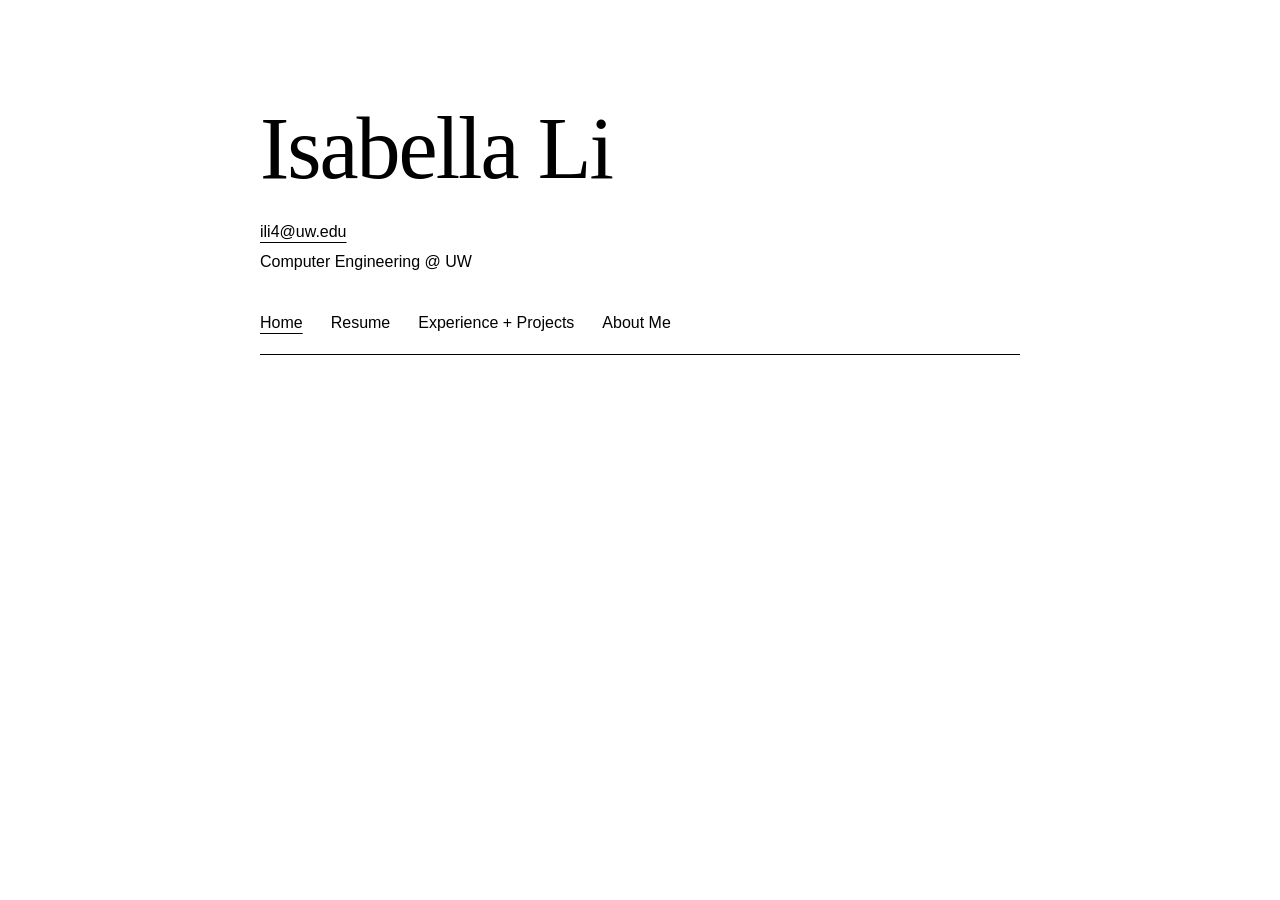
==== index.html @ ba659d3a "Publish Isabella Li personal website" ====
<!doctype html>
<html lang="en"><head><meta charset="utf-8"><meta name="viewport" content="width=device-width, initial-scale=1"><title>Isabella Li</title><meta name="description" content="Isabella Li, Computer Engineering at the University of Washington. Experience, projects, resume, and a little about me."><link rel="stylesheet" href="styles.css"><link rel="icon" href="data:image/svg+xml,%3Csvg xmlns='http://www.w3.org/2000/svg' viewBox='0 0 32 32'%3E%3Crect width='32' height='32' fill='white'/%3E%3Ctext x='5' y='25' font-family='Times New Roman' font-size='25'%3EIL%3C/text%3E%3C/svg%3E"></head>
<body><a class="skip" href="#main">Skip to content</a><div class="wrap"><header><h1><a href="index.html">Isabella Li</a></h1><p><a href="mailto:ili4@uw.edu">ili4@uw.edu</a></p><p>Computer Engineering @ UW</p></header><nav aria-label="Main navigation"><a href="index.html" aria-current="page">Home</a><a href="resume.html">Resume</a><a href="experience.html">Experience + Projects</a><a href="about.html">About Me</a></nav><main id="main"></main></div></body></html>
---- styles.css ----
* { box-sizing: border-box; }
html { color-scheme: light; }
body { margin: 0; background: #fff; color: #000; font: 16px/1.65 Arial, sans-serif; }
.wrap { width: min(760px, calc(100% - 48px)); margin: 100px auto 72px; }
h1,h2,h3 { font-family: "Times New Roman", Times, serif; font-weight: 400; line-height: 1.12; }
h1 { font-size: clamp(3.5rem, 10vw, 5.5rem); margin: 0 0 20px; letter-spacing: -2px; }
h1 a { text-decoration: none; }
h2 { font-size: 2.25rem; margin: 0 0 28px; }
h3 { font-size: 1.5rem; margin: 0 0 8px; }
a { color: inherit; text-underline-offset: 5px; }
a:hover { text-decoration-thickness: 2px; }
a:focus-visible { outline: 2px solid #000; outline-offset: 6px; }
header p { margin: 4px 0; }
nav { display: flex; flex-wrap: wrap; gap: 12px 28px; margin: 35px 0 52px; padding-bottom: 17px; border-bottom: 1px solid #000; }
nav a { text-decoration: none; }
nav a[aria-current="page"] { text-decoration: underline; }
main p { max-width: 670px; margin: 0 0 20px; }
article { margin: 0 0 32px; }
.meta { font-size: 14px; margin: 0 0 10px; }
.group { margin-top: 46px; }
ul { padding-left: 21px; }
.skip { position: absolute; left: -9999px; }
.skip:focus { left: 24px; top: 20px; }
@media (max-width: 520px) { .wrap { margin-top: 54px; } nav { gap: 12px 20px; margin-bottom: 36px; } h1 { letter-spacing: -1px; } }
@media print { .wrap { width: 100%; margin: 0; } nav,.skip,.download { display: none; } }
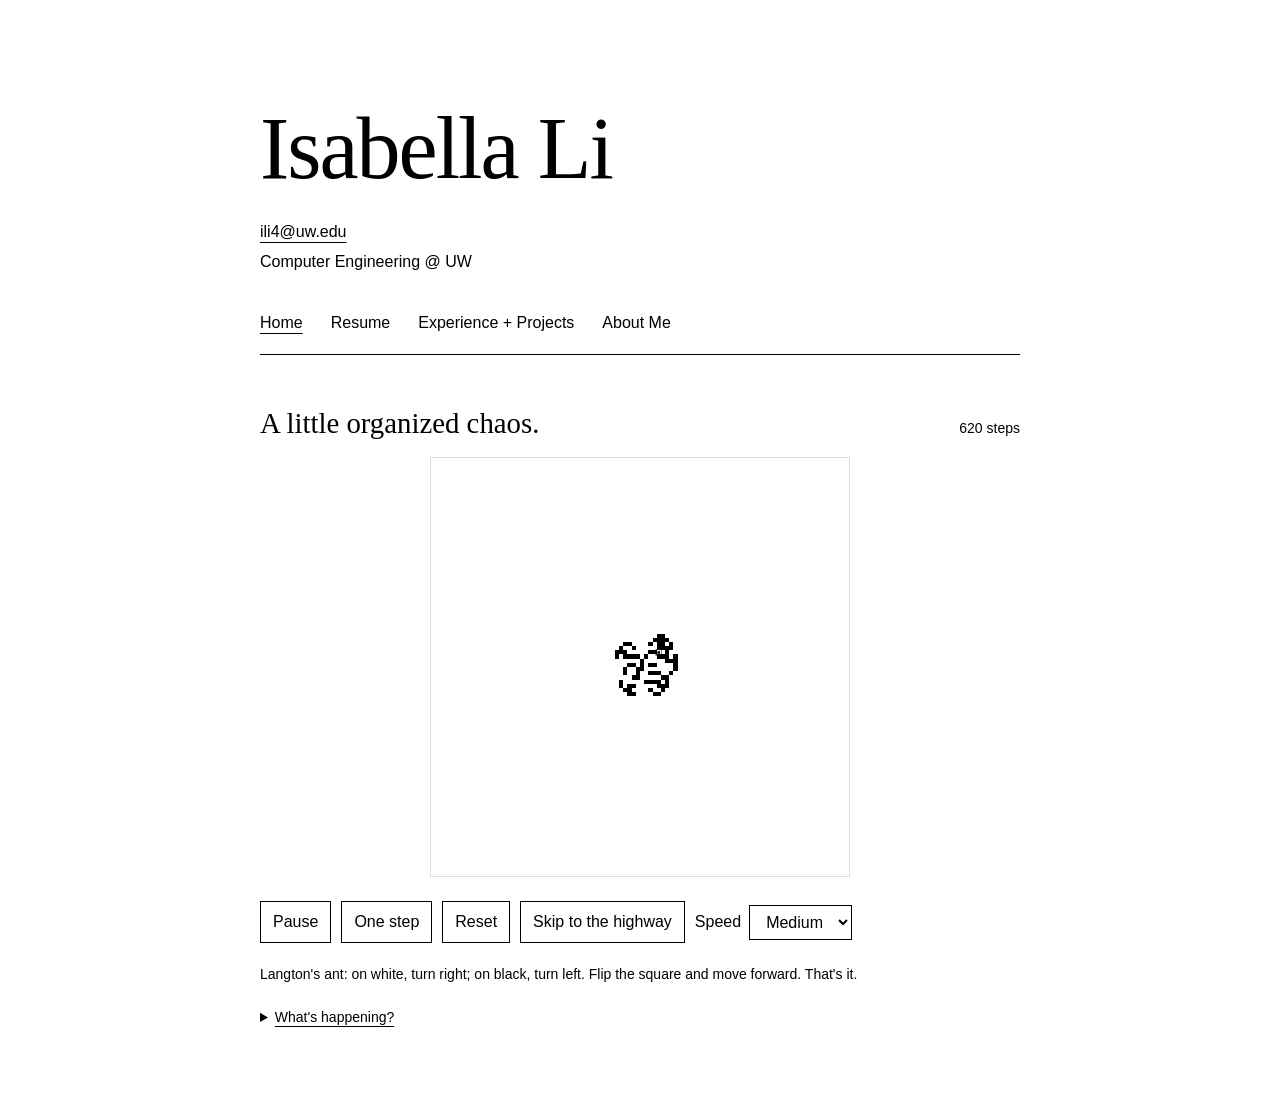
==== commit ab9d022d: "Add interactive Langton's ant to homepage" ====
--- a/index.html
+++ b/index.html
@@ -1,3 +1,3 @@
 <!doctype html>
 <html lang="en"><head><meta charset="utf-8"><meta name="viewport" content="width=device-width, initial-scale=1"><title>Isabella Li</title><meta name="description" content="Isabella Li, Computer Engineering at the University of Washington. Experience, projects, resume, and a little about me."><link rel="stylesheet" href="styles.css"><link rel="icon" href="data:image/svg+xml,%3Csvg xmlns='http://www.w3.org/2000/svg' viewBox='0 0 32 32'%3E%3Crect width='32' height='32' fill='white'/%3E%3Ctext x='5' y='25' font-family='Times New Roman' font-size='25'%3EIL%3C/text%3E%3C/svg%3E"></head>
-<body><a class="skip" href="#main">Skip to content</a><div class="wrap"><header><h1><a href="index.html">Isabella Li</a></h1><p><a href="mailto:ili4@uw.edu">ili4@uw.edu</a></p><p>Computer Engineering @ UW</p></header><nav aria-label="Main navigation"><a href="index.html" aria-current="page">Home</a><a href="resume.html">Resume</a><a href="experience.html">Experience + Projects</a><a href="about.html">About Me</a></nav><main id="main"></main></div></body></html>+<body><a class="skip" href="#main">Skip to content</a><div class="wrap"><header><h1><a href="index.html">Isabella Li</a></h1><p><a href="mailto:ili4@uw.edu">ili4@uw.edu</a></p><p>Computer Engineering @ UW</p></header><nav aria-label="Main navigation"><a href="index.html" aria-current="page">Home</a><a href="resume.html">Resume</a><a href="experience.html">Experience + Projects</a><a href="about.html">About Me</a></nav><main id="main"><section class="ant-section" aria-labelledby="ant-title"><div class="section-heading"><h2 id="ant-title">A little organized chaos.</h2><span id="ant-count">0 steps</span></div><canvas id="ant" width="600" height="600" role="img" aria-label="Animated Langton's ant: a black-and-white pattern created by a tiny ant moving across a grid."></canvas><div class="controls"><button id="ant-toggle">Play</button><button id="ant-step">One step</button><button id="ant-reset">Reset</button><button id="ant-highway">Skip to the highway</button><label>Speed <select id="ant-speed"><option value="1">Slow</option><option value="20" selected>Medium</option><option value="100">Fast</option></select></label></div><p class="ant-note">Langton's ant: on white, turn right; on black, turn left. Flip the square and move forward. That's it.</p><details><summary>What's happening?</summary><p>Two rules turn a blank grid into a tangled trail, then a repeating “highway” after about 10,000 steps. Here, the ant wraps around when it reaches an edge.</p></details><noscript><p>Turn on JavaScript to run the ant.</p></noscript></section></main></div><script src="ant.js"></script></body></html>
--- a/styles.css
+++ b/styles.css
@@ -19,6 +19,18 @@
 .meta { font-size: 14px; margin: 0 0 10px; }
 .group { margin-top: 46px; }
 ul { padding-left: 21px; }
+button, select { font: inherit; color: #000; background: #fff; border: 1px solid #000; border-radius: 0; padding: 7px 12px; }
+button { cursor: pointer; }
+button:hover { color: #fff; background: #000; }
+button:focus-visible,select:focus-visible,summary:focus-visible { outline: 2px solid #000; outline-offset: 4px; }
+.section-heading { display:flex; flex-wrap:wrap; justify-content:space-between; align-items:baseline; gap:12px; }
+.section-heading h2 { font-size:1.8rem; margin-bottom:18px; }
+#ant-count { font-size:14px; font-variant-numeric:tabular-nums; }
+#ant { display:block; width:min(100%,420px); height:auto; margin:0 auto 24px; border:1px solid #ddd; image-rendering:pixelated; }
+.controls { display:flex; flex-wrap:wrap; gap:10px; align-items:center; margin-bottom:20px; }
+.controls label { display:flex; gap:8px; align-items:center; }
+.ant-note,details { font-size:14px; }
+summary { cursor:pointer; text-decoration:underline; text-underline-offset:4px; margin-bottom:12px; }
 .skip { position: absolute; left: -9999px; }
 .skip:focus { left: 24px; top: 20px; }
 @media (max-width: 520px) { .wrap { margin-top: 54px; } nav { gap: 12px 20px; margin-bottom: 36px; } h1 { letter-spacing: -1px; } }
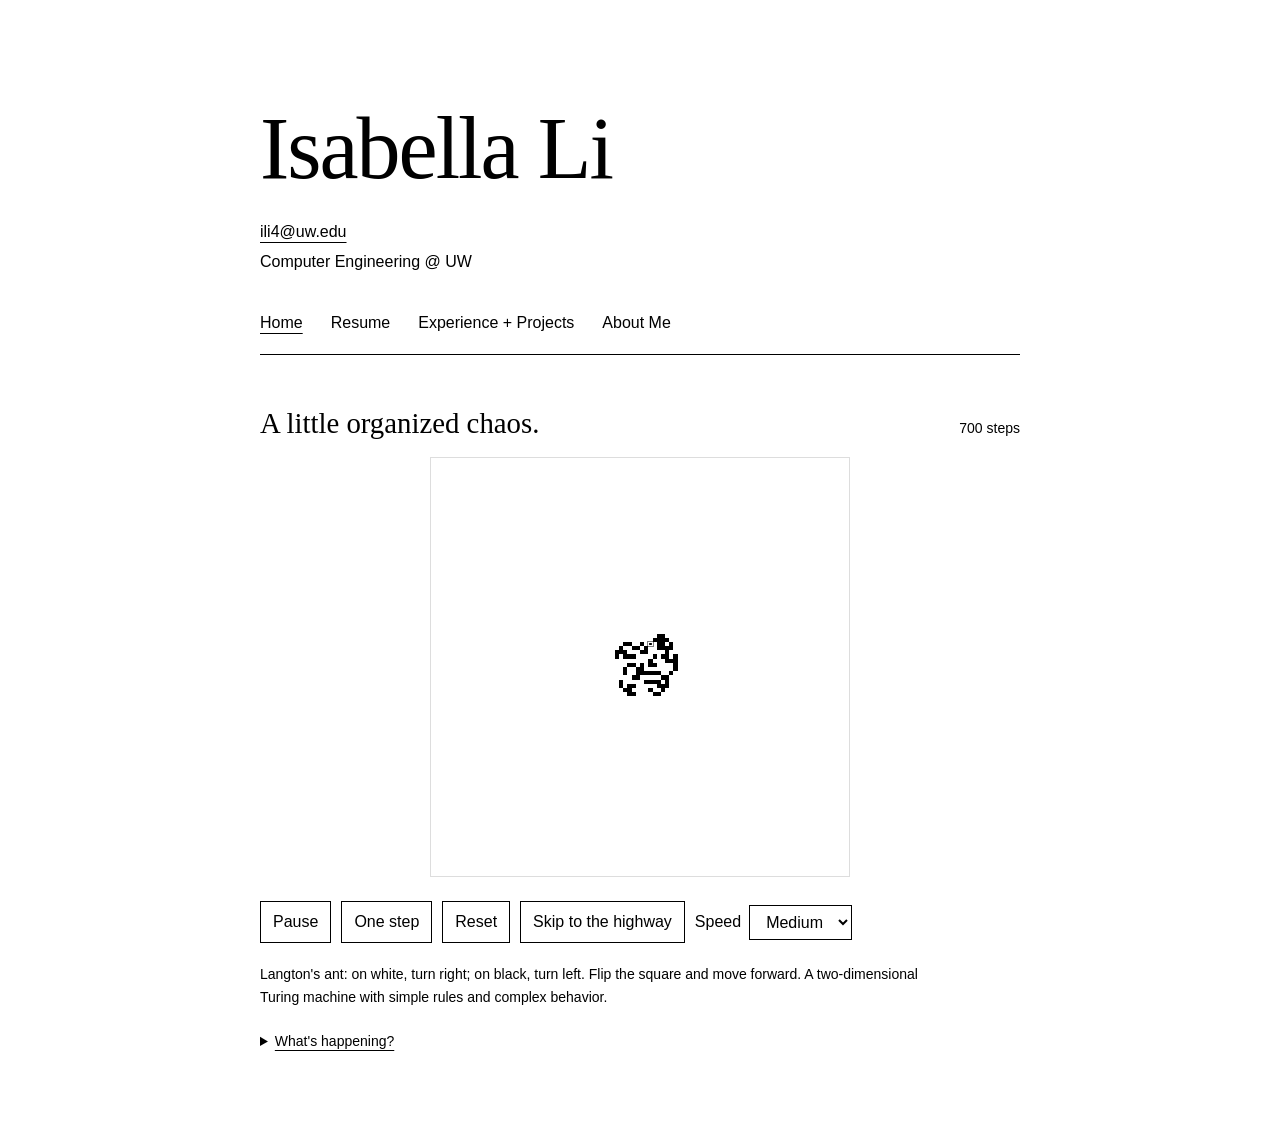
==== commit 4e8e22af: "Update Langton's ant description" ====
--- a/index.html
+++ b/index.html
@@ -1,3 +1,3 @@
 <!doctype html>
 <html lang="en"><head><meta charset="utf-8"><meta name="viewport" content="width=device-width, initial-scale=1"><title>Isabella Li</title><meta name="description" content="Isabella Li, Computer Engineering at the University of Washington. Experience, projects, resume, and a little about me."><link rel="stylesheet" href="styles.css"><link rel="icon" href="data:image/svg+xml,%3Csvg xmlns='http://www.w3.org/2000/svg' viewBox='0 0 32 32'%3E%3Crect width='32' height='32' fill='white'/%3E%3Ctext x='5' y='25' font-family='Times New Roman' font-size='25'%3EIL%3C/text%3E%3C/svg%3E"></head>
-<body><a class="skip" href="#main">Skip to content</a><div class="wrap"><header><h1><a href="index.html">Isabella Li</a></h1><p><a href="mailto:ili4@uw.edu">ili4@uw.edu</a></p><p>Computer Engineering @ UW</p></header><nav aria-label="Main navigation"><a href="index.html" aria-current="page">Home</a><a href="resume.html">Resume</a><a href="experience.html">Experience + Projects</a><a href="about.html">About Me</a></nav><main id="main"><section class="ant-section" aria-labelledby="ant-title"><div class="section-heading"><h2 id="ant-title">A little organized chaos.</h2><span id="ant-count">0 steps</span></div><canvas id="ant" width="600" height="600" role="img" aria-label="Animated Langton's ant: a black-and-white pattern created by a tiny ant moving across a grid."></canvas><div class="controls"><button id="ant-toggle">Play</button><button id="ant-step">One step</button><button id="ant-reset">Reset</button><button id="ant-highway">Skip to the highway</button><label>Speed <select id="ant-speed"><option value="1">Slow</option><option value="20" selected>Medium</option><option value="100">Fast</option></select></label></div><p class="ant-note">Langton's ant: on white, turn right; on black, turn left. Flip the square and move forward. That's it.</p><details><summary>What's happening?</summary><p>Two rules turn a blank grid into a tangled trail, then a repeating “highway” after about 10,000 steps. Here, the ant wraps around when it reaches an edge.</p></details><noscript><p>Turn on JavaScript to run the ant.</p></noscript></section></main></div><script src="ant.js"></script></body></html>+<body><a class="skip" href="#main">Skip to content</a><div class="wrap"><header><h1><a href="index.html">Isabella Li</a></h1><p><a href="mailto:ili4@uw.edu">ili4@uw.edu</a></p><p>Computer Engineering @ UW</p></header><nav aria-label="Main navigation"><a href="index.html" aria-current="page">Home</a><a href="resume.html">Resume</a><a href="experience.html">Experience + Projects</a><a href="about.html">About Me</a></nav><main id="main"><section class="ant-section" aria-labelledby="ant-title"><div class="section-heading"><h2 id="ant-title">A little organized chaos.</h2><span id="ant-count">0 steps</span></div><canvas id="ant" width="600" height="600" role="img" aria-label="Animated Langton's ant: a black-and-white pattern created by a tiny ant moving across a grid."></canvas><div class="controls"><button id="ant-toggle">Play</button><button id="ant-step">One step</button><button id="ant-reset">Reset</button><button id="ant-highway">Skip to the highway</button><label>Speed <select id="ant-speed"><option value="1">Slow</option><option value="20" selected>Medium</option><option value="100">Fast</option></select></label></div><p class="ant-note">Langton's ant: on white, turn right; on black, turn left. Flip the square and move forward. A two-dimensional Turing machine with simple rules and complex behavior.</p><details><summary>What's happening?</summary><p>Two rules turn a blank grid into a tangled trail, then a repeating “highway” after about 10,000 steps. Here, the ant wraps around when it reaches an edge.</p></details><noscript><p>Turn on JavaScript to run the ant.</p></noscript></section></main></div><script src="ant.js"></script></body></html>
--- a/styles.css
+++ b/styles.css
@@ -35,3 +35,8 @@
 .skip:focus { left: 24px; top: 20px; }
 @media (max-width: 520px) { .wrap { margin-top: 54px; } nav { gap: 12px 20px; margin-bottom: 36px; } h1 { letter-spacing: -1px; } }
 @media print { .wrap { width: 100%; margin: 0; } nav,.skip,.download { display: none; } }
+#photo-gallery figure { margin:0; }
+#gallery-photo { display:block; width:auto; max-width:100%; height:auto; margin:0 auto; background:#fff; touch-action:pan-y; }
+.gallery-controls { justify-content:space-between; margin-top:18px; }
+.gallery-controls output { font-size:14px; font-variant-numeric:tabular-nums; }
+#photo-gallery:focus-visible { outline:2px solid #000; outline-offset:8px; }
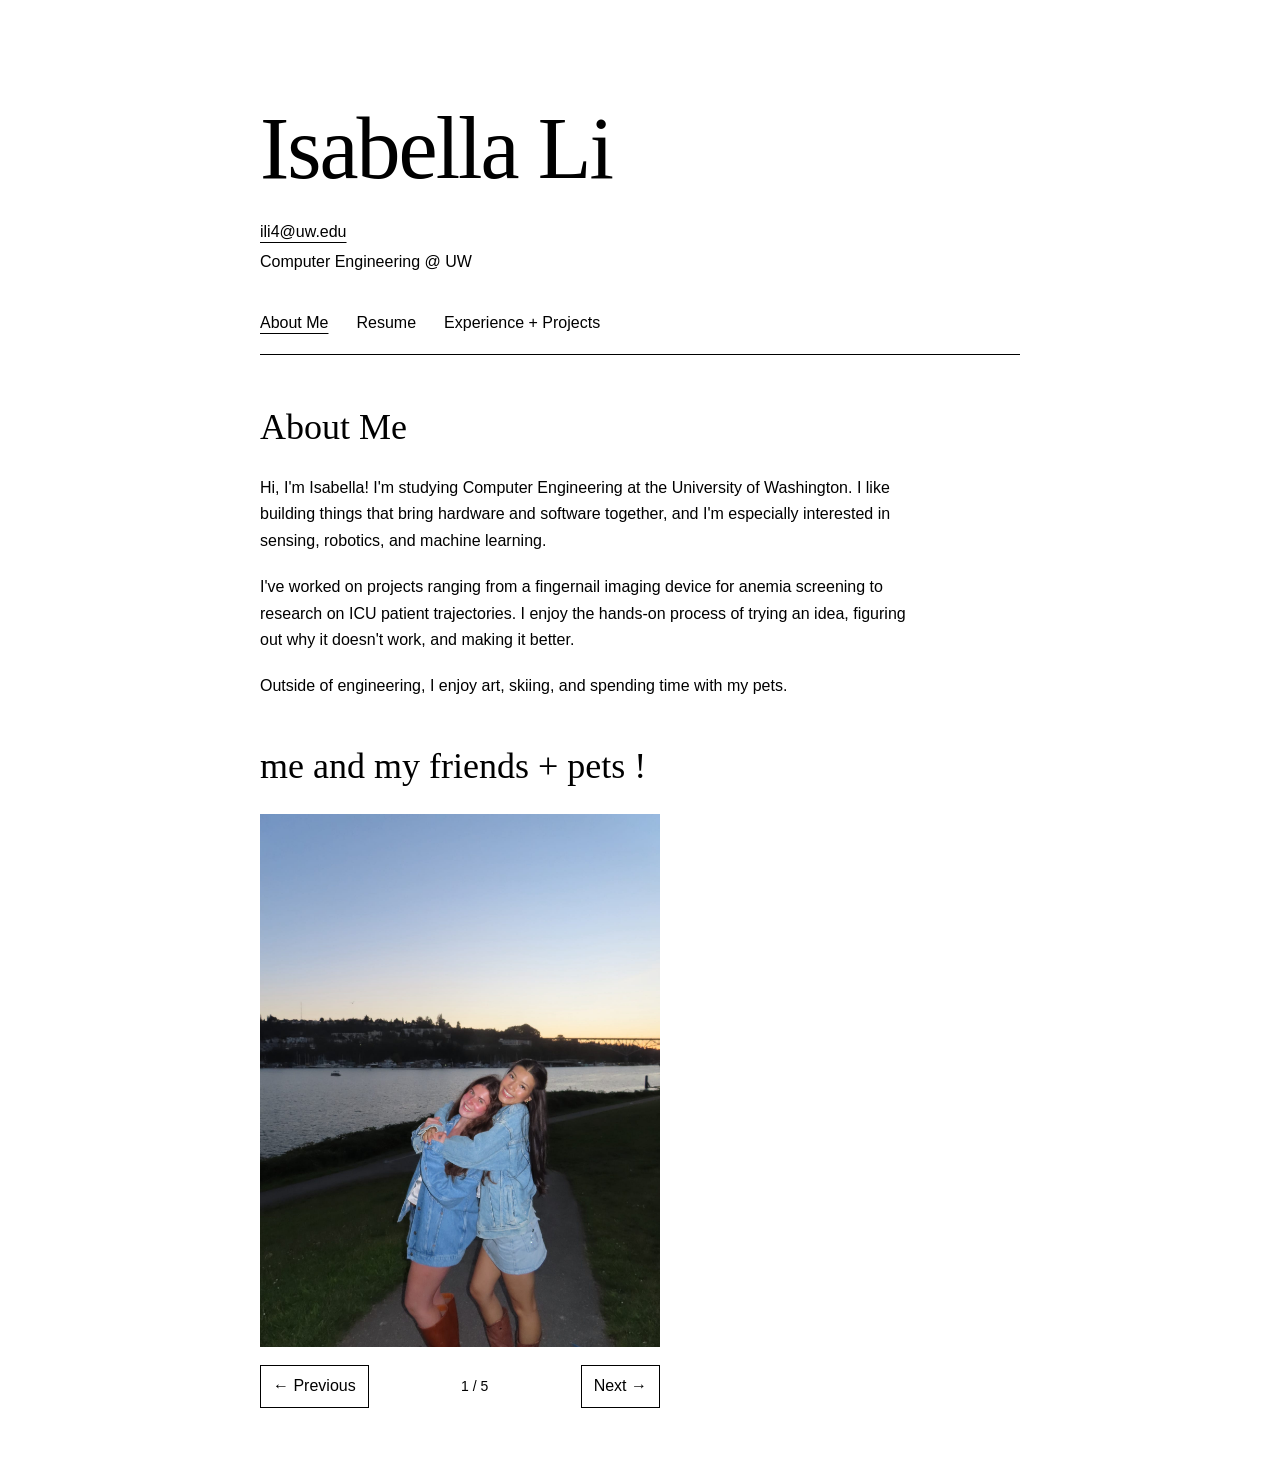
==== commit 79f45500: "Replace Organized Chaos with existing About Me page" ====
--- a/index.html
+++ b/index.html
@@ -1,3 +1,3 @@
-<!doctype html>
-<html lang="en"><head><meta charset="utf-8"><meta name="viewport" content="width=device-width, initial-scale=1"><title>Isabella Li</title><meta name="description" content="Isabella Li, Computer Engineering at the University of Washington. Experience, projects, resume, and a little about me."><link rel="stylesheet" href="styles.css"><link rel="icon" href="data:image/svg+xml,%3Csvg xmlns='http://www.w3.org/2000/svg' viewBox='0 0 32 32'%3E%3Crect width='32' height='32' fill='white'/%3E%3Ctext x='5' y='25' font-family='Times New Roman' font-size='25'%3EIL%3C/text%3E%3C/svg%3E"></head>
-<body><a class="skip" href="#main">Skip to content</a><div class="wrap"><header><h1><a href="index.html">Isabella Li</a></h1><p><a href="mailto:ili4@uw.edu">ili4@uw.edu</a></p><p>Computer Engineering @ UW</p></header><nav aria-label="Main navigation"><a href="index.html" aria-current="page">Home</a><a href="resume.html">Resume</a><a href="experience.html">Experience + Projects</a><a href="about.html">About Me</a></nav><main id="main"><section class="ant-section" aria-labelledby="ant-title"><div class="section-heading"><h2 id="ant-title">A little organized chaos.</h2><span id="ant-count">0 steps</span></div><canvas id="ant" width="600" height="600" role="img" aria-label="Animated Langton's ant: a black-and-white pattern created by a tiny ant moving across a grid."></canvas><div class="controls"><button id="ant-toggle">Play</button><button id="ant-step">One step</button><button id="ant-reset">Reset</button><button id="ant-highway">Skip to the highway</button><label>Speed <select id="ant-speed"><option value="1">Slow</option><option value="20" selected>Medium</option><option value="100">Fast</option></select></label></div><p class="ant-note">Langton's ant: on white, turn right; on black, turn left. Flip the square and move forward. A two-dimensional Turing machine with simple rules and complex behavior.</p><details><summary>What's happening?</summary><p>Two rules turn a blank grid into a tangled trail, then a repeating “highway” after about 10,000 steps. Here, the ant wraps around when it reaches an edge.</p></details><noscript><p>Turn on JavaScript to run the ant.</p></noscript></section></main></div><script src="ant.js"></script></body></html>
+<!doctype html>
+<html lang="en"><head><meta charset="utf-8"><meta name="viewport" content="width=device-width, initial-scale=1"><title>About Me — Isabella Li</title><meta name="description" content="Isabella Li, Computer Engineering at the University of Washington. Experience, projects, resume, and a little about me."><link rel="stylesheet" href="styles.css"><link rel="icon" href="data:image/svg+xml,%3Csvg xmlns='http://www.w3.org/2000/svg' viewBox='0 0 32 32'%3E%3Crect width='32' height='32' fill='white'/%3E%3Ctext x='5' y='25' font-family='Times New Roman' font-size='25'%3EIL%3C/text%3E%3C/svg%3E"></head>
+<body><a class="skip" href="#main">Skip to content</a><div class="wrap"><header><h1><a href="index.html">Isabella Li</a></h1><p><a href="mailto:ili4@uw.edu">ili4@uw.edu</a></p><p>Computer Engineering @ UW</p></header><nav aria-label="Main navigation"><a href="index.html" aria-current="page">About Me</a><a href="resume.html">Resume</a><a href="experience.html">Experience + Projects</a></nav><main id="main"><h2>About Me</h2><p>Hi, I'm Isabella! I'm studying Computer Engineering at the University of Washington. I like building things that bring hardware and software together, and I'm especially interested in sensing, robotics, and machine learning.</p><p>I've worked on projects ranging from a fingernail imaging device for anemia screening to research on ICU patient trajectories. I enjoy the hands-on process of trying an idea, figuring out why it doesn't work, and making it better.</p><p>Outside of engineering, I enjoy art, skiing, and spending time with my pets.</p><section class="group" aria-labelledby="gallery-title"><h2 id="gallery-title">me and my friends + pets !</h2><div id="photo-gallery" role="region" aria-roledescription="carousel" aria-label="Friends and pets" tabindex="0"><figure><img id="gallery-photo" src="photo-1.png" alt="Two friends hugging by the water at sunset." ></figure><div class="controls gallery-controls"><button data-prev aria-label="Previous photo">← Previous</button><output aria-live="polite">1 / 5</output><button data-next aria-label="Next photo">Next →</button></div></div></section></main></div><script src="gallery.js"></script></body></html>
--- a/styles.css
+++ b/styles.css
@@ -19,24 +19,18 @@
 .meta { font-size: 14px; margin: 0 0 10px; }
 .group { margin-top: 46px; }
 ul { padding-left: 21px; }
-button, select { font: inherit; color: #000; background: #fff; border: 1px solid #000; border-radius: 0; padding: 7px 12px; }
+button { font: inherit; color: #000; background: #fff; border: 1px solid #000; border-radius: 0; padding: 7px 12px; }
 button { cursor: pointer; }
 button:hover { color: #fff; background: #000; }
-button:focus-visible,select:focus-visible,summary:focus-visible { outline: 2px solid #000; outline-offset: 4px; }
-.section-heading { display:flex; flex-wrap:wrap; justify-content:space-between; align-items:baseline; gap:12px; }
-.section-heading h2 { font-size:1.8rem; margin-bottom:18px; }
-#ant-count { font-size:14px; font-variant-numeric:tabular-nums; }
-#ant { display:block; width:min(100%,420px); height:auto; margin:0 auto 24px; border:1px solid #ddd; image-rendering:pixelated; }
+button:focus-visible { outline: 2px solid #000; outline-offset: 4px; }
 .controls { display:flex; flex-wrap:wrap; gap:10px; align-items:center; margin-bottom:20px; }
-.controls label { display:flex; gap:8px; align-items:center; }
-.ant-note,details { font-size:14px; }
-summary { cursor:pointer; text-decoration:underline; text-underline-offset:4px; margin-bottom:12px; }
 .skip { position: absolute; left: -9999px; }
 .skip:focus { left: 24px; top: 20px; }
 @media (max-width: 520px) { .wrap { margin-top: 54px; } nav { gap: 12px 20px; margin-bottom: 36px; } h1 { letter-spacing: -1px; } }
 @media print { .wrap { width: 100%; margin: 0; } nav,.skip,.download { display: none; } }
 #photo-gallery figure { margin:0; }
-#gallery-photo { display:block; width:auto; max-width:100%; height:auto; margin:0 auto; background:#fff; touch-action:pan-y; }
+#photo-gallery { width:400px; max-width:100%; }
+#gallery-photo { display:block; width:100%; height:auto; margin:0 auto; background:#fff; touch-action:pan-y; }
 .gallery-controls { justify-content:space-between; margin-top:18px; }
 .gallery-controls output { font-size:14px; font-variant-numeric:tabular-nums; }
-#photo-gallery:focus-visible { outline:2px solid #000; outline-offset:8px; }
+#photo-gallery:focus-visible { outline:2px solid #000; outline-offset:8px; }
